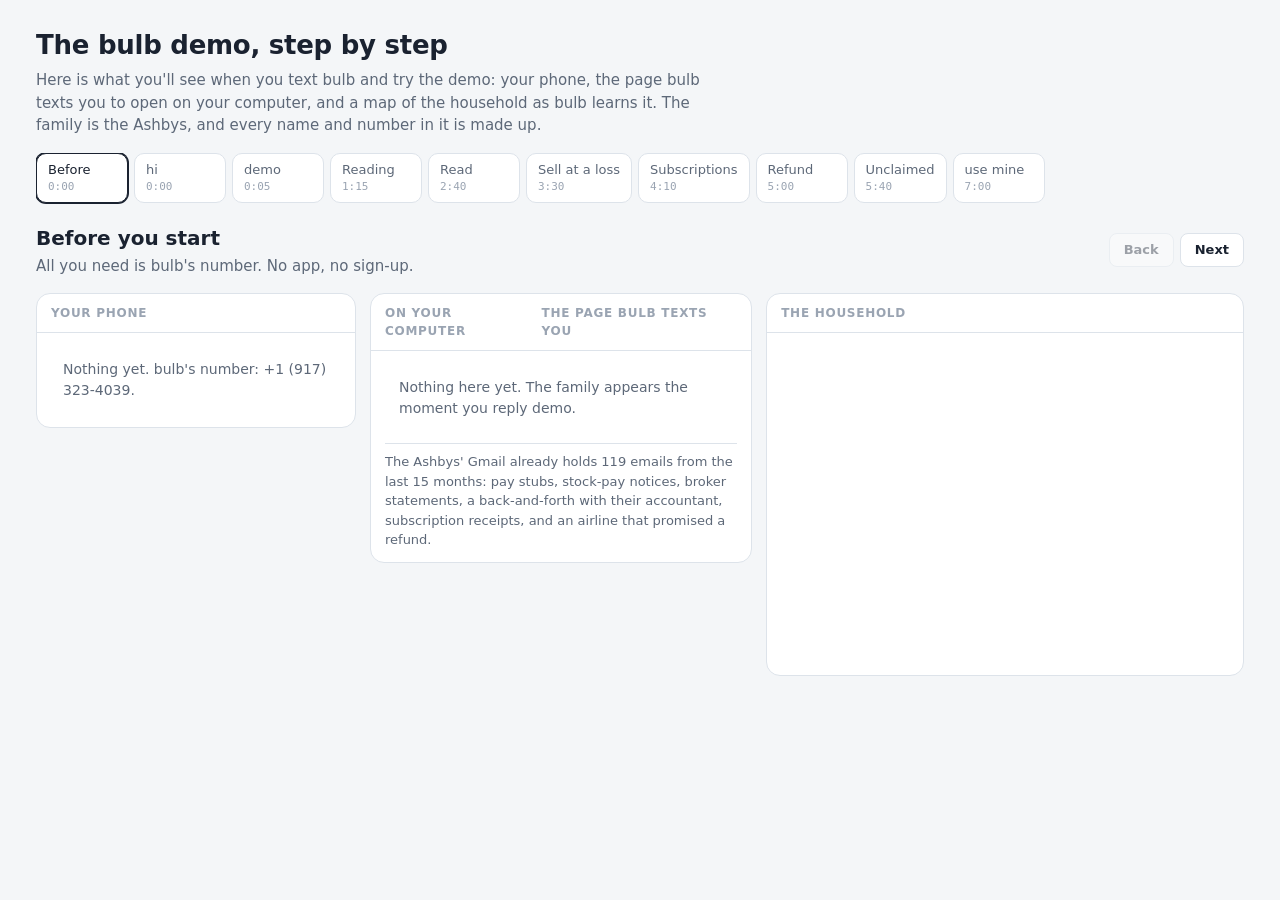
==== demo/index.html @ 33669eab "The demo walkthrough: demo/ walks a sample household through 10 steps (from lightbulb site/demo/, ba" ====
<!doctype html><html lang="en"><head><meta charset="utf-8"><meta name="viewport" content="width=device-width, initial-scale=1"><title>bulb demo, step by step</title><meta name="description" content="What you see when you text bulb and try its demo household: your phone, the page bulb texts you, and the household as bulb learns it. Everything in it is made up."><meta name="robots" content="noindex, nofollow"><meta name="referrer" content="no-referrer"><meta http-equiv="Content-Security-Policy" content="default-src 'none'; script-src 'self'; style-src 'self'; img-src 'self'; base-uri 'none'; form-action 'none'"><link rel="stylesheet" href="walk.css"></head><body>
<div class="wrap">
  <header>
    <h1>The bulb demo, step by step</h1>
    <p>Here is what you'll see when you text bulb and try the demo: your phone, the page bulb texts you to open on your computer, and a map of the household as bulb learns it. The family is the Ashbys, and every name and number in it is made up.</p>
      </header>
  <nav class="steps" id="steps" aria-label="Demo steps"></nav>
  <section class="now">
    <div class="nowtext"><h2 id="title"></h2><p id="say"></p></div>
    <div class="nav"><button type="button" id="prev">Back</button><button type="button" id="next">Next</button></div>
  </section>
  <div class="grid">
    <div class="card"><h3><span>Your phone</span></h3><div class="phone" id="phone"></div></div>
    <div class="card"><h3><span>On your computer</span><span>the page bulb texts you</span></h3><div class="office" id="office"></div></div>
    <div class="card mapcard"><h3><span>The household</span><span id="mapcount"></span></h3><div class="mapwrap"><svg id="map" viewBox="0 0 900 640" role="img" aria-label="The household map at this step"></svg></div></div>
  </div>
</div>
<script src="walk.js" defer></script>
</body></html>
---- demo/walk.css ----
/* Layout: a step bar on top; under it the three screens the reader sees at that moment side by side (their phone, the page bulb texts them, the household map), stacked on phones. */
:root{
  --bg:#f4f6f8; --card:#ffffff; --ink:#1a2230; --muted:#5d6878; --faint:#9aa4b2; --line:#dde3ea;
  --bubble-me:#2f6fe4; --bubble-me-ink:#ffffff; --bubble-bulb:#eef1f5; --edge:#7f9fd6; --edge-hi:#2f5fb3;
  --open:#c47a12; --open-soft:#fbf0dd; --closed:#2e8257; --closed-soft:#e1f2e8; --fix:#b2392e; --fix-soft:#f7e1de; --built:#2c5f9e; --built-soft:#e3ecf7;
  --g-work:#3d6fc4; --g-money:#1f8a86; --g-accounts:#5a55c9; --g-tax:#8a4fb8; --g-home:#6b7d4a; --g-refunds:#c2582f; --g-subs:#b2477f; --g-unclaimed:#a87d10; --g-noise:#8a94a3; --person:#1a2230;
  --sans:ui-sans-serif, system-ui, -apple-system, "Segoe UI", sans-serif;
  --mono:ui-monospace, "SFMono-Regular", Menlo, monospace;
}
@media (prefers-color-scheme: dark){:root:not([data-theme="light"]){
  --bg:#0f141a; --card:#171d25; --ink:#e7ebf0; --muted:#a6b0bd; --faint:#6f7a88; --line:#2a333e;
  --bubble-me:#3b78e8; --bubble-me-ink:#ffffff; --bubble-bulb:#232b35; --edge:#4f6fa8; --edge-hi:#8fb2ef;
  --open:#e9a648; --open-soft:#3a2c14; --closed:#62c08a; --closed-soft:#173122; --fix:#ee8378; --fix-soft:#3a1c19; --built:#86b2ea; --built-soft:#1a2a3e;
  --g-work:#7ea3e6; --g-money:#55c2bd; --g-accounts:#9b97ee; --g-tax:#c18be6; --g-home:#a3b67d; --g-refunds:#ec8a62; --g-subs:#e07fb2; --g-unclaimed:#d9ad3e; --g-noise:#8d97a6; --person:#e7ebf0; color-scheme:dark}}
:root[data-theme="dark"]{
  --bg:#0f141a; --card:#171d25; --ink:#e7ebf0; --muted:#a6b0bd; --faint:#6f7a88; --line:#2a333e;
  --bubble-me:#3b78e8; --bubble-me-ink:#ffffff; --bubble-bulb:#232b35; --edge:#4f6fa8; --edge-hi:#8fb2ef;
  --open:#e9a648; --open-soft:#3a2c14; --closed:#62c08a; --closed-soft:#173122; --fix:#ee8378; --fix-soft:#3a1c19; --built:#86b2ea; --built-soft:#1a2a3e;
  --g-work:#7ea3e6; --g-money:#55c2bd; --g-accounts:#9b97ee; --g-tax:#c18be6; --g-home:#a3b67d; --g-refunds:#ec8a62; --g-subs:#e07fb2; --g-unclaimed:#d9ad3e; --g-noise:#8d97a6; --person:#e7ebf0; color-scheme:dark}
*{box-sizing:border-box}
body{background:var(--bg);color:var(--ink);font-family:var(--sans);font-size:15px;line-height:1.5;margin:0}
.wrap{max-width:1240px;margin:0 auto;padding-block:26px 48px;padding-left:max(16px, env(safe-area-inset-left, 0px));padding-right:max(16px, env(safe-area-inset-right, 0px));display:flex;flex-direction:column;gap:16px}
header h1{margin:0;font-size:26px;font-weight:700;letter-spacing:-.01em}
header p{margin:4px 0 0;color:var(--muted);max-width:72ch}
.legend{display:flex;flex-wrap:wrap;gap:8px;margin-top:10px;font-size:13px;color:var(--muted)}
.steps{display:flex;gap:6px;overflow-x:auto;padding-bottom:4px}
.steps button{font:inherit;font-size:13px;border:1px solid var(--line);background:var(--card);color:var(--muted);padding:6px 11px;border-radius:10px;cursor:pointer;white-space:nowrap;display:flex;flex-direction:column;align-items:flex-start;gap:0;min-width:92px}
.steps button .tm{font-family:var(--mono);font-size:11px;color:var(--faint)}
.steps button[aria-current="step"]{border-color:var(--ink);color:var(--ink);box-shadow:0 0 0 1px var(--ink)}
.steps button .dot{width:7px;height:7px;border-radius:50%;display:inline-block;margin-right:5px}
.dot.ok{background:var(--closed)} .dot.fix{background:var(--fix)} .dot.built{background:var(--built)}
.steps button:focus-visible,.nav button:focus-visible{outline:2px solid var(--edge-hi);outline-offset:2px}
.now{display:flex;flex-wrap:wrap;align-items:center;justify-content:space-between;gap:10px}
.now h2{margin:0;font-size:20px;text-wrap:balance}
.now p{margin:2px 0 0;color:var(--muted);max-width:80ch}
.nav{display:flex;gap:6px}
.nav button{font:inherit;font-size:13px;font-weight:600;border:1px solid var(--line);background:var(--card);color:var(--ink);padding:6px 14px;border-radius:8px;cursor:pointer}
.nav button:disabled{opacity:.4;cursor:default}
.tag{font-size:12px;font-weight:600;padding:2px 9px;border-radius:999px;white-space:nowrap}
.tag.ok{background:var(--closed-soft);color:var(--closed)} .tag.fix{background:var(--fix-soft);color:var(--fix)} .tag.built{background:var(--built-soft);color:var(--built)}
.fixnote{background:var(--fix-soft);color:var(--ink);border-radius:10px;padding:8px 12px;font-size:13.5px}
.fixnote b{color:var(--fix)}
.grid{display:grid;grid-template-columns:320px minmax(0,1fr) minmax(0,1.25fr);gap:14px;align-items:start}
.card{background:var(--card);border:1px solid var(--line);border-radius:14px;min-width:0}
.card>h3{margin:0;padding:10px 14px;border-bottom:1px solid var(--line);font-size:12px;letter-spacing:.06em;text-transform:uppercase;color:var(--faint);font-weight:600;display:flex;justify-content:space-between;gap:8px}
.phone{display:flex;flex-direction:column;gap:6px;padding:12px;max-height:560px;overflow-y:auto}
.msg{max-width:88%;padding:7px 11px;border-radius:16px;font-size:13.5px;white-space:pre-wrap;overflow-wrap:anywhere}
.msg.me{align-self:flex-end;background:var(--bubble-me);color:var(--bubble-me-ink);border-bottom-right-radius:5px}
.msg.bulb{align-self:flex-start;background:var(--bubble-bulb);border-bottom-left-radius:5px}
.msg.new{box-shadow:0 0 0 2px var(--edge-hi)}
.msg.old{opacity:.5}
.empty{color:var(--muted);padding:14px;font-size:14px}
.office{padding:12px 14px;display:flex;flex-direction:column;gap:10px}
.prog{display:flex;flex-direction:column;gap:4px}
.bar{height:8px;background:var(--bubble-bulb);border-radius:4px;overflow:hidden}
.bar i{display:block;height:100%;background:var(--edge-hi);transition:width .4s ease}
.kpis{display:flex;flex-wrap:wrap;gap:6px}
.kpi{font-size:13px;color:var(--muted);border:1px solid var(--line);border-radius:999px;padding:2px 10px}
.kpi b{font-family:var(--mono);font-weight:500;color:var(--ink);font-variant-numeric:tabular-nums}
.kpi.open b{color:var(--open)} .kpi.closed b{color:var(--closed)}
.rows{list-style:none;margin:0;padding:0;display:flex;flex-direction:column;gap:5px}
.rows li{display:flex;justify-content:space-between;gap:10px;font-size:13.5px;border-bottom:1px solid var(--line);padding-bottom:5px}
.rows li span:first-child{min-width:0}
.pill{font-size:11.5px;font-weight:600;padding:1px 8px;border-radius:999px;white-space:nowrap;align-self:flex-start}
.pill.open{background:var(--open-soft);color:var(--open)} .pill.done{background:var(--closed-soft);color:var(--closed)}
.mailnote{font-size:13px;color:var(--muted);border-top:1px solid var(--line);padding-top:8px}
.mapwrap{padding:6px;overflow-x:auto}
svg{display:block;width:100%;height:auto;min-width:420px}
.lbl{font-family:var(--sans);font-size:12px;font-weight:600;fill:var(--ink)}
.edge{fill:none;stroke:var(--edge);stroke-opacity:.35}
.xedge{fill:none;stroke:var(--edge);stroke-opacity:.5;stroke-dasharray:3 4}
.hide{opacity:0} .dim{opacity:.18}
.hi{stroke:var(--edge-hi);stroke-opacity:.95}
@media (prefers-reduced-motion:no-preference){.n,.edge,.xedge{transition:opacity .35s ease}}
@media (max-width:1050px){.grid{grid-template-columns:minmax(0,1fr) minmax(0,1fr)} .mapcard{grid-column:1/-1}}
@media (max-width:680px){.grid{grid-template-columns:minmax(0,1fr)}}
.nowtext{min-width:0}
.progline{display:flex;justify-content:space-between;font-size:13px}
.mono{font-family:var(--mono)}
.empty.flush{padding:0}
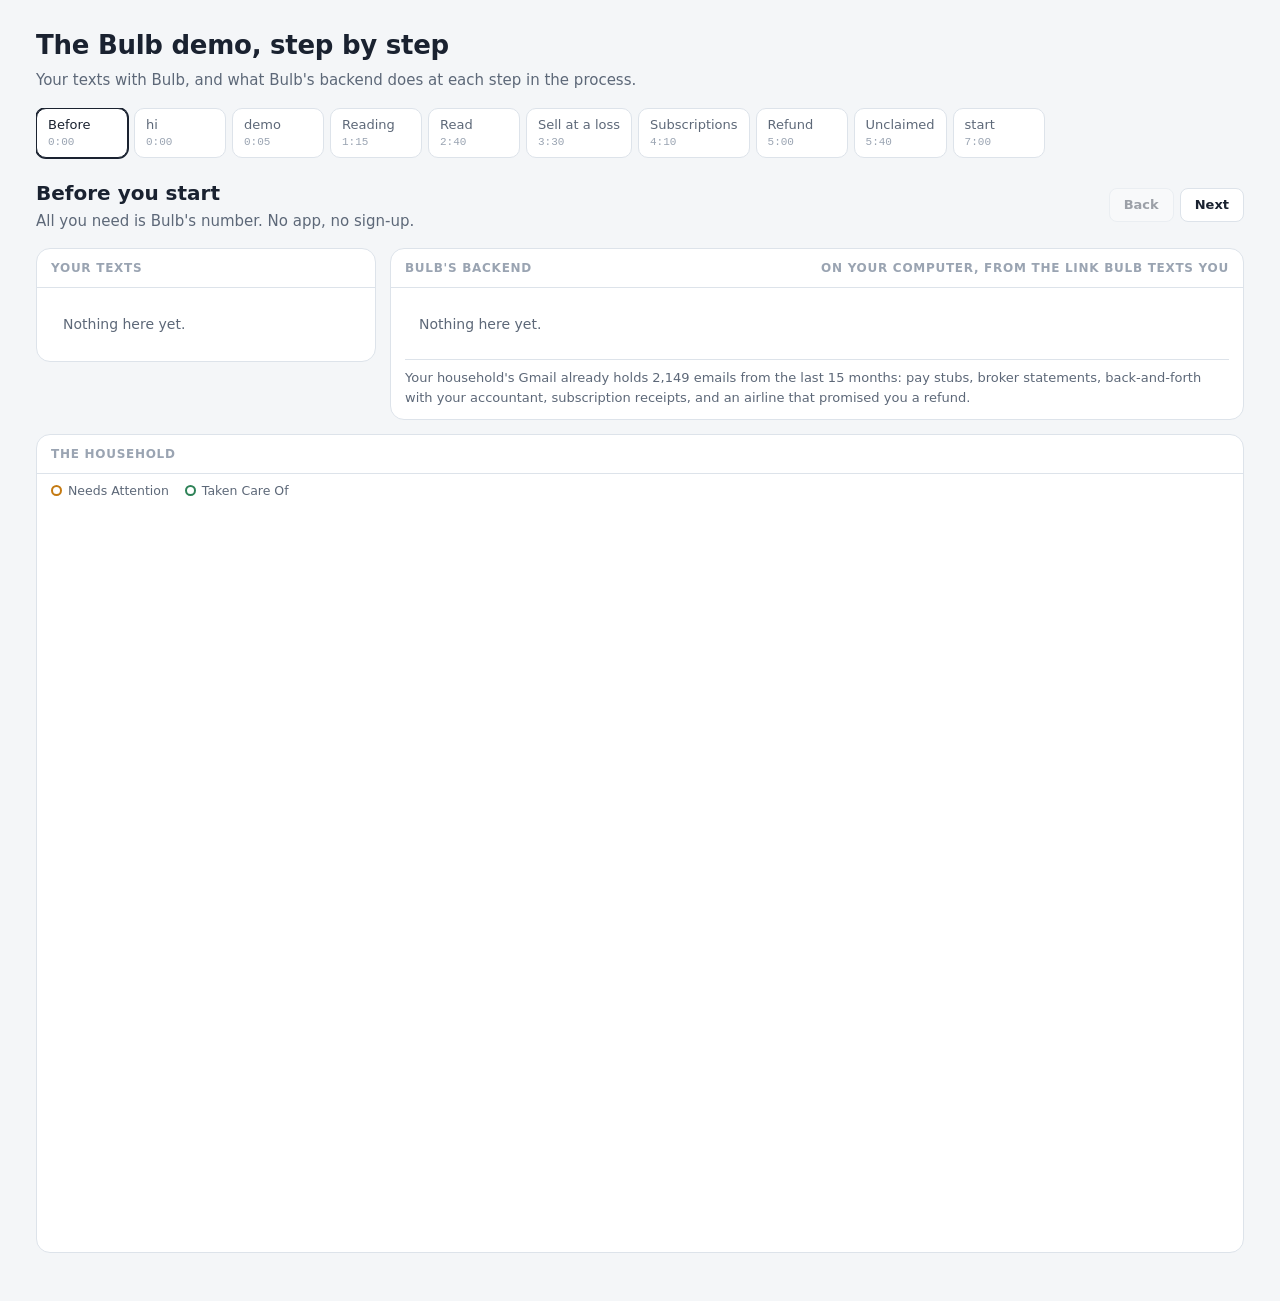
==== commit 3b580bf5: "demo/: the map full width under the texts and the back office, Bulb capitalized, her words throughou" ====
--- a/demo/index.html
+++ b/demo/index.html
@@ -1,8 +1,8 @@
-<!doctype html><html lang="en"><head><meta charset="utf-8"><meta name="viewport" content="width=device-width, initial-scale=1"><title>bulb demo, step by step</title><meta name="description" content="What you see when you text bulb and try its demo household: your phone, the page bulb texts you, and the household as bulb learns it. Everything in it is made up."><meta name="robots" content="noindex, nofollow"><meta name="referrer" content="no-referrer"><meta http-equiv="Content-Security-Policy" content="default-src 'none'; script-src 'self'; style-src 'self'; img-src 'self'; base-uri 'none'; form-action 'none'"><link rel="stylesheet" href="walk.css"></head><body>
+<!doctype html><html lang="en"><head><meta charset="utf-8"><meta name="viewport" content="width=device-width, initial-scale=1"><title>Bulb demo, step by step</title><meta name="description" content="What you see when you text Bulb and try its demo household: your phone, the page Bulb texts you, and the household as Bulb learns it. Nothing in it is real."><meta name="robots" content="noindex, nofollow"><meta name="referrer" content="no-referrer"><meta http-equiv="Content-Security-Policy" content="default-src 'none'; script-src 'self'; style-src 'self'; img-src 'self'; base-uri 'none'; form-action 'none'"><link rel="stylesheet" href="walk.css"></head><body>
 <div class="wrap">
   <header>
-    <h1>The bulb demo, step by step</h1>
-    <p>Here is what you'll see when you text bulb and try the demo: your phone, the page bulb texts you to open on your computer, and a map of the household as bulb learns it. The family is the Ashbys, and every name and number in it is made up.</p>
+    <h1>The Bulb demo, step by step</h1>
+    <p>Your texts with Bulb, and what Bulb's backend does at each step in the process.</p>
       </header>
   <nav class="steps" id="steps" aria-label="Demo steps"></nav>
   <section class="now">
@@ -10,9 +10,9 @@
     <div class="nav"><button type="button" id="prev">Back</button><button type="button" id="next">Next</button></div>
   </section>
   <div class="grid">
-    <div class="card"><h3><span>Your phone</span></h3><div class="phone" id="phone"></div></div>
-    <div class="card"><h3><span>On your computer</span><span>the page bulb texts you</span></h3><div class="office" id="office"></div></div>
-    <div class="card mapcard"><h3><span>The household</span><span id="mapcount"></span></h3><div class="mapwrap"><svg id="map" viewBox="0 0 900 640" role="img" aria-label="The household map at this step"></svg></div></div>
+    <div class="card"><h3><span>Your texts</span></h3><div class="phone" id="phone"></div></div>
+    <div class="card"><h3><span>Bulb's backend</span><span>on your computer, from the link Bulb texts you</span></h3><div class="office" id="office"></div></div>
+    <div class="card mapcard"><h3><span>The household</span><span id="mapcount"></span></h3><div class="maplegend"><span><i class="ring a"></i>Needs Attention</span><span><i class="ring s"></i>Taken Care Of</span></div><div class="mapwrap"><svg id="map" viewBox="0 0 900 640" role="img" aria-label="The household map at this step"></svg></div></div>
   </div>
 </div>
 <script src="walk.js" defer></script>
--- a/demo/walk.css
+++ b/demo/walk.css
@@ -1,4 +1,4 @@
-/* Layout: a step bar on top; under it the three screens the reader sees at that moment side by side (their phone, the page bulb texts them, the household map), stacked on phones. */
+/* Layout: a step bar on top; under it the three screens the reader sees at that moment side by side (your texts, Bulb's backend, the household map), stacked on phones. */
 :root{
   --bg:#f4f6f8; --card:#ffffff; --ink:#1a2230; --muted:#5d6878; --faint:#9aa4b2; --line:#dde3ea;
   --bubble-me:#2f6fe4; --bubble-me-ink:#ffffff; --bubble-bulb:#eef1f5; --edge:#7f9fd6; --edge-hi:#2f5fb3;
@@ -40,7 +40,8 @@
 .tag.ok{background:var(--closed-soft);color:var(--closed)} .tag.fix{background:var(--fix-soft);color:var(--fix)} .tag.built{background:var(--built-soft);color:var(--built)}
 .fixnote{background:var(--fix-soft);color:var(--ink);border-radius:10px;padding:8px 12px;font-size:13.5px}
 .fixnote b{color:var(--fix)}
-.grid{display:grid;grid-template-columns:320px minmax(0,1fr) minmax(0,1.25fr);gap:14px;align-items:start}
+.grid{display:grid;grid-template-columns:340px minmax(0,1fr);gap:14px;align-items:start}
+.mapcard{grid-column:1/-1}
 .card{background:var(--card);border:1px solid var(--line);border-radius:14px;min-width:0}
 .card>h3{margin:0;padding:10px 14px;border-bottom:1px solid var(--line);font-size:12px;letter-spacing:.06em;text-transform:uppercase;color:var(--faint);font-weight:600;display:flex;justify-content:space-between;gap:8px}
 .phone{display:flex;flex-direction:column;gap:6px;padding:12px;max-height:560px;overflow-y:auto}
@@ -65,14 +66,16 @@
 .pill.open{background:var(--open-soft);color:var(--open)} .pill.done{background:var(--closed-soft);color:var(--closed)}
 .mailnote{font-size:13px;color:var(--muted);border-top:1px solid var(--line);padding-top:8px}
 .mapwrap{padding:6px;overflow-x:auto}
-svg{display:block;width:100%;height:auto;min-width:420px}
+.maplegend{display:flex;flex-wrap:wrap;gap:6px 16px;padding:8px 14px 0;font-size:12.5px;color:var(--muted)}
+.maplegend .ring{display:inline-block;width:11px;height:11px;border-radius:50%;border:2.2px solid;margin-right:6px;vertical-align:-1px}
+.maplegend .ring.a{border-color:var(--open)} .maplegend .ring.s{border-color:var(--closed)}
+svg{display:block;width:100%;max-width:1040px;margin:0 auto;height:auto;min-width:420px}
 .lbl{font-family:var(--sans);font-size:12px;font-weight:600;fill:var(--ink)}
 .edge{fill:none;stroke:var(--edge);stroke-opacity:.35}
 .xedge{fill:none;stroke:var(--edge);stroke-opacity:.5;stroke-dasharray:3 4}
 .hide{opacity:0} .dim{opacity:.18}
 .hi{stroke:var(--edge-hi);stroke-opacity:.95}
 @media (prefers-reduced-motion:no-preference){.n,.edge,.xedge{transition:opacity .35s ease}}
-@media (max-width:1050px){.grid{grid-template-columns:minmax(0,1fr) minmax(0,1fr)} .mapcard{grid-column:1/-1}}
 @media (max-width:680px){.grid{grid-template-columns:minmax(0,1fr)}}
 .nowtext{min-width:0}
 .progline{display:flex;justify-content:space-between;font-size:13px}
